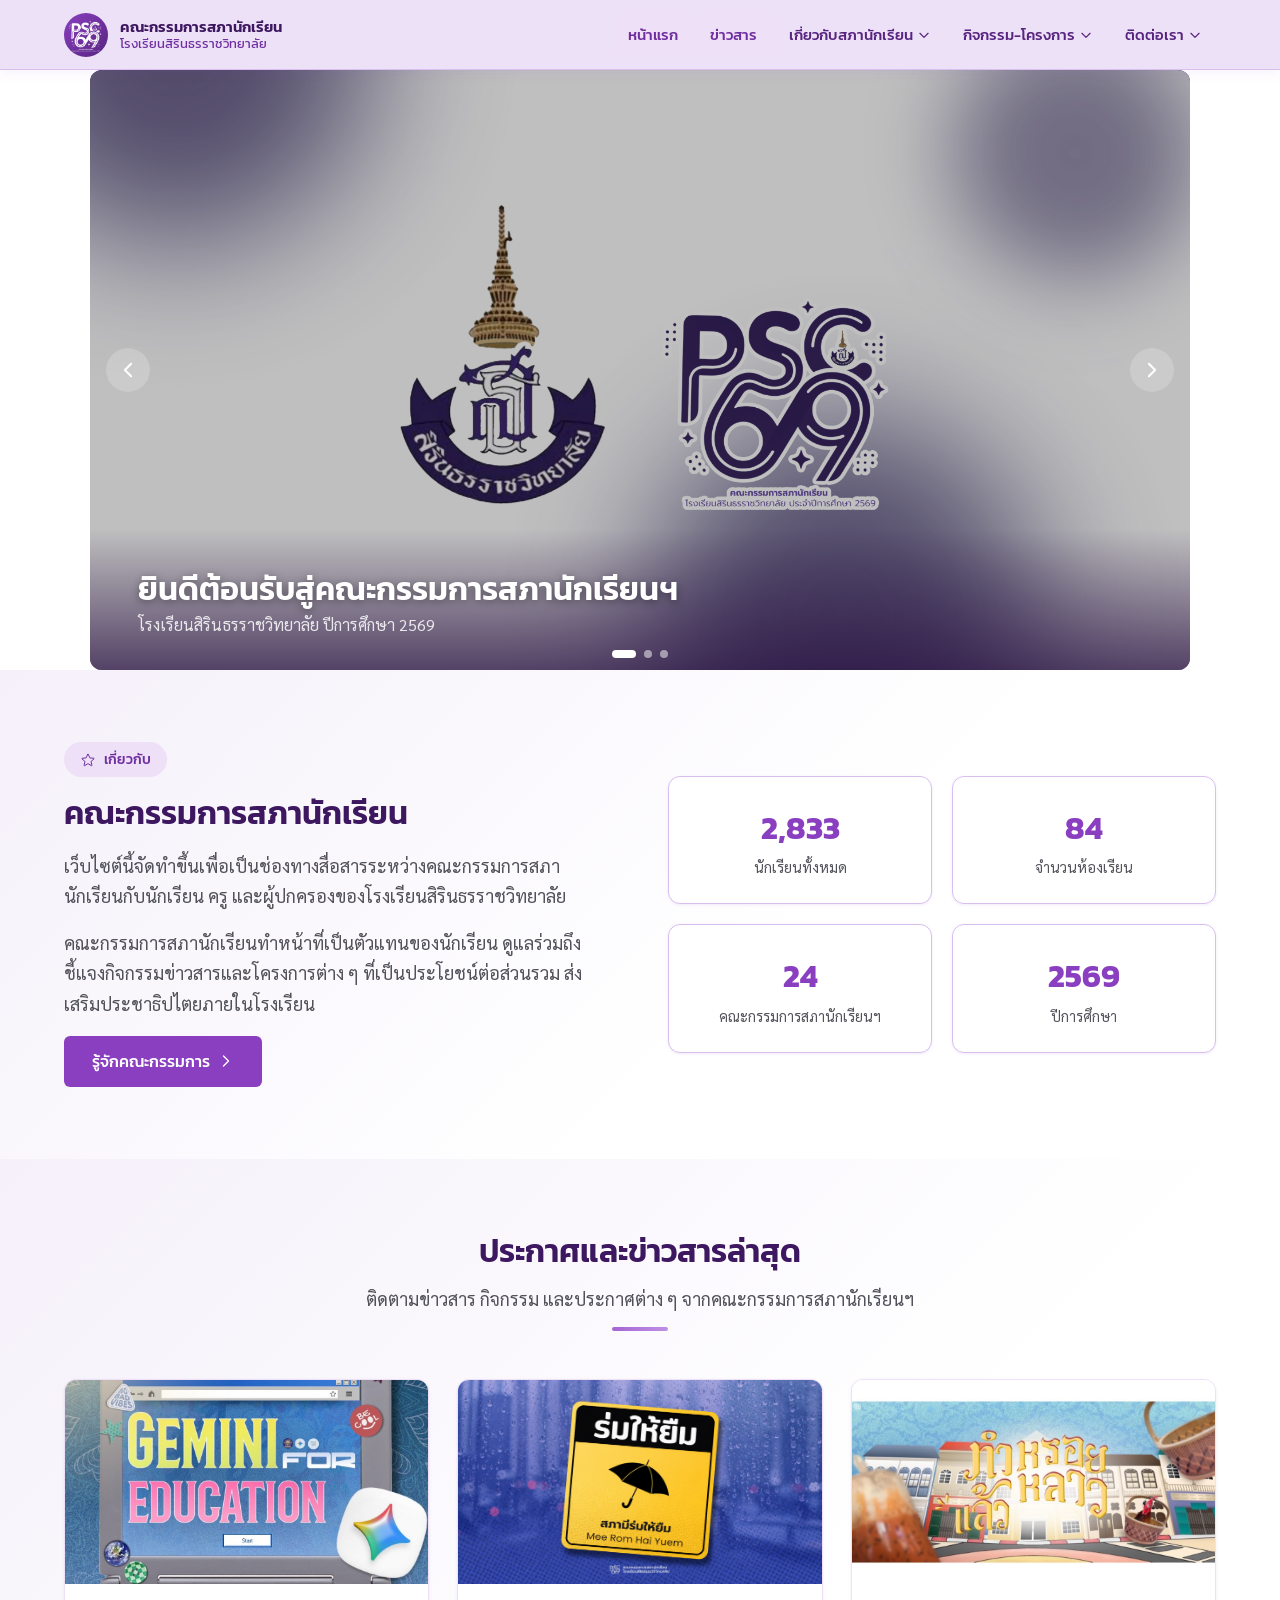
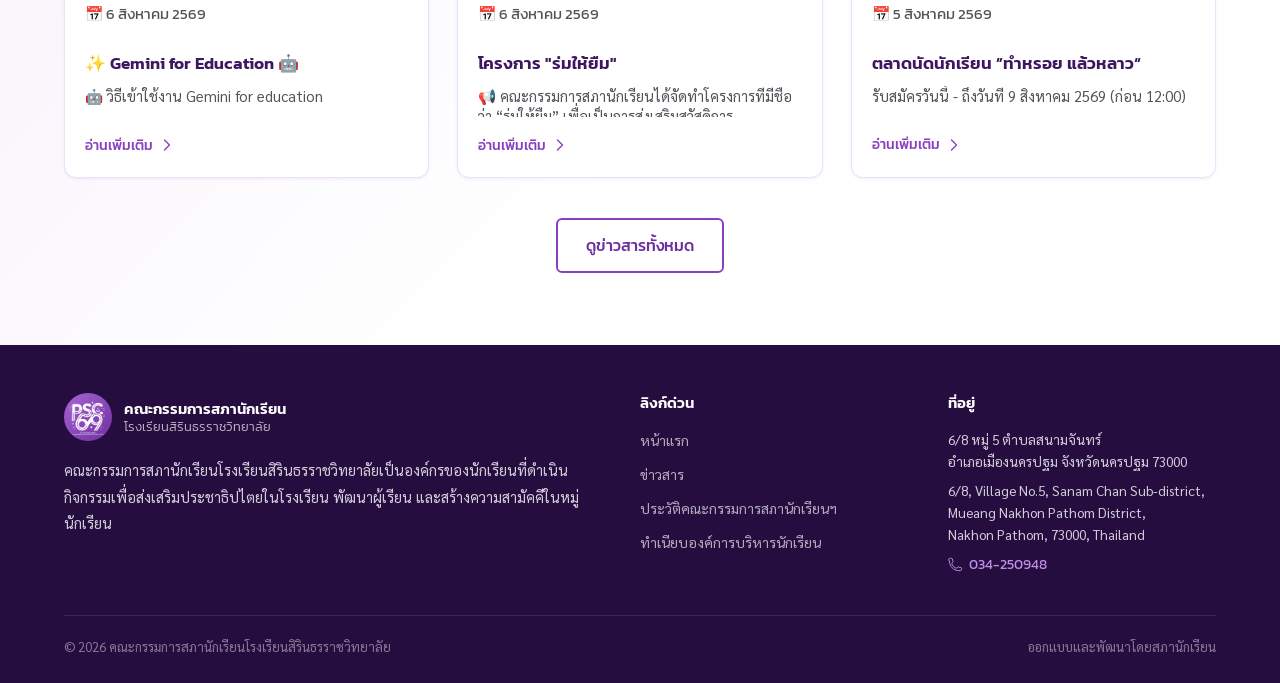
==== index.html @ d9c80523 "first commit" ====
<!DOCTYPE html>
<html lang="th">
<head>
  <meta charset="UTF-8">
  <meta name="viewport" content="width=device-width, initial-scale=1.0">
  <title>หน้าแรก | คณะกรรมการสภานักเรียนโรงเรียนสิรินธรราชวิทยาลัย</title>
  <meta name="description" content="เว็บไซต์คณะกรรมการสภานักเรียนโรงเรียนสิรินธรราชวิทยาลัย">
  <link rel="preconnect" href="https://fonts.googleapis.com">
  <link rel="preconnect" href="https://fonts.gstatic.com" crossorigin>
  <link href="https://fonts.googleapis.com/css2?family=Kanit:wght@300;400;500;600;700&display=swap" rel="stylesheet">
  <link href="https://fonts.googleapis.com/css2?family=Sarabun:wght@300;400;500;600&display=swap" rel="stylesheet">
  <link rel="stylesheet" href="assets/css/style.css">
  <style>
    body { font-family: 'Sarabun', 'TH Sarabun New', sans-serif; }
    :root { --font-body: 'Sarabun', 'TH Sarabun New', sans-serif; }
  </style>
</head>
<body>

  <!-- Navbar & Mobile Menu injected by components.js -->

  <!-- ============ HERO SLIDER ============ -->
  <section class="hero-slider" aria-label="ภาพสไลด์หน้าแรก">
    <!-- Slide 1 -->
    <div class="slide active">
      <img
        src="assets/images/hero/1.png"
        alt="กิจกรรมสภานักเรียน"
        onerror="this.parentElement.style.background='linear-gradient(135deg,#572480,#a664d4)';this.style.display='none'"
      >
      <div class="slide-caption">
        <h2>ยินดีต้อนรับสู่คณะกรรมการสภานักเรียนฯ</h2>
        <p>โรงเรียนสิรินธรราชวิทยาลัย ปีการศึกษา 2569</p>
      </div>
    </div>
    <!-- Slide 2 -->
    <div class="slide">
      <img
        src="assets/images/hero/2.png"
        alt="กิจกรรมส่งเสริมประชาธิปไตย"
        onerror="this.parentElement.style.background='linear-gradient(135deg,#3d1860,#8a3fc0)';this.style.display='none'"
      >
      <div class="slide-caption">
        
      </div>
    </div>
    <!-- Slide 3 -->
    <div class="slide">
      <img
        src="assets/images/hero/3.png"
        alt="โครงการพัฒนาผู้เรียน"
        onerror="this.parentElement.style.background='linear-gradient(135deg,#260d40,#6f2fa0)';this.style.display='none'"
      >
      <div class="slide-caption">
        <h2>เสด็จสู่แดนสรวง</h2>
        <p>ไทยทั้งปวงน้อมสำนึกในพระกรุณาธิคุณตราบนิรันตร์</p>
      </div>
    </div>

    <!-- Controls -->
    <button class="slider-btn prev" aria-label="สไลด์ก่อนหน้า">
      <svg xmlns="http://www.w3.org/2000/svg" fill="none" viewBox="0 0 24 24" stroke-width="2.5" stroke="currentColor"><path stroke-linecap="round" stroke-linejoin="round" d="M15.75 19.5 8.25 12l7.5-7.5"/></svg>
    </button>
    <button class="slider-btn next" aria-label="สไลด์ถัดไป">
      <svg xmlns="http://www.w3.org/2000/svg" fill="none" viewBox="0 0 24 24" stroke-width="2.5" stroke="currentColor"><path stroke-linecap="round" stroke-linejoin="round" d="m8.25 4.5 7.5 7.5-7.5 7.5"/></svg>
    </button>
    <div class="slider-indicators">
      <button class="indicator active" aria-label="สไลด์ 1"></button>
      <button class="indicator" aria-label="สไลด์ 2"></button>
      <button class="indicator" aria-label="สไลด์ 3"></button>
    </div>
  </section>

  <!-- ============ INTRO ============ -->
  <section class="intro-section section">
    <div class="container">
      <div class="intro-grid">
        <div class="intro-text fade-in">
          <div class="intro-badge">
            <svg xmlns="http://www.w3.org/2000/svg" fill="none" viewBox="0 0 24 24" stroke-width="1.5" stroke="currentColor" style="width:16px;height:16px"><path stroke-linecap="round" stroke-linejoin="round" d="M11.48 3.499a.562.562 0 0 1 1.04 0l2.125 5.111a.563.563 0 0 0 .475.345l5.518.442c.499.04.701.663.321.988l-4.204 3.602a.563.563 0 0 0-.182.557l1.285 5.385a.562.562 0 0 1-.84.61l-4.725-2.885a.562.562 0 0 0-.586 0L6.982 20.54a.562.562 0 0 1-.84-.61l1.285-5.386a.562.562 0 0 0-.182-.557l-4.204-3.602a.562.562 0 0 1 .321-.988l5.518-.442a.563.563 0 0 0 .475-.345L11.48 3.5Z"/></svg>
            เกี่ยวกับ
          </div>
          <h2>คณะกรรมการสภานักเรียน</h2>
          <p>เว็บไซต์นี้จัดทำขึ้นเพื่อเป็นช่องทางสื่อสารระหว่างคณะกรรมการสภานักเรียนกับนักเรียน ครู และผู้ปกครองของโรงเรียนสิรินธรราชวิทยาลัย</p>
          <p>คณะกรรมการสภานักเรียนทำหน้าที่เป็นตัวแทนของนักเรียน ดูแลร่วมถึงชี้แจงกิจกรรมข่าวสารและโครงการต่าง ๆ ที่เป็นประโยชน์ต่อส่วนรวม ส่งเสริมประชาธิปไตยภายในโรงเรียน</p>
          <a href="about/committee.html" class="btn btn-primary">
            รู้จักคณะกรรมการ
            <svg xmlns="http://www.w3.org/2000/svg" fill="none" viewBox="0 0 24 24" stroke-width="2" stroke="currentColor" style="width:16px;height:16px"><path stroke-linecap="round" stroke-linejoin="round" d="m8.25 4.5 7.5 7.5-7.5 7.5"/></svg>
          </a>
        </div>
        <div class="intro-stats fade-in" style="transition-delay:.15s">
          <div class="stat-card">
            <div class="stat-num">2,833</div>
            <p class="stat-label">นักเรียนทั้งหมด</p>
          </div>
          <div class="stat-card">
            <div class="stat-num">84</div>
            <p class="stat-label">จำนวนห้องเรียน</p>
          </div>
          <div class="stat-card">
            <div class="stat-num">24</div>
            <p class="stat-label">คณะกรรมการสภานักเรียนฯ</p>
          </div>
          <div class="stat-card">
            <div class="stat-num">2569</div>
            <p class="stat-label">ปีการศึกษา</p>
          </div>
        </div>
      </div>
    </div>
  </section>

  <!-- ============ LATEST NEWS ============ -->
  <section class="announcements-section section">
    <div class="container">
      <div class="section-header fade-in">
        <h2>ประกาศและข่าวสารล่าสุด</h2>
        <p>ติดตามข่าวสาร กิจกรรม และประกาศต่าง ๆ จากคณะกรรมการสภานักเรียนฯ</p>
        <div class="section-divider"></div>
      </div>

      <div class="news-grid">
        <!-- 📝 วิธีเพิ่มข่าวใหม่ (ต้องเพิ่มทั้ง 2 ที่):
             1. สร้างไฟล์ใหม่ในโฟลเดอร์ announcements/ โดย copy จาก announcement-template.html
             2. แก้ไขข้อมูลในไฟล์ใหม่ (ชื่อไฟล์, หัวข้อ, วันที่, เนื้อหา, รูปภาพ)
             3. เพิ่ม card ในไฟล์นี้ (หน้าแรก) - copy template ด้านล่าง
             4. เพิ่ม card ใน announcements/index.html (หน้าข่าวรวม) - copy template จากนั่น
             5. อัปโหลดรูปภาพไปที่ assets/images/announcements/
        -->
        
        <!-- 📋 TEMPLATE: Copy ส่วนนี้เพื่อเพิ่มข่าวใหม่ -->
        <!--
        <article class="news-card fade-in" style="transition-delay:.05s">
          <div class="news-card-img">
            <img src="assets/images/announcements/[ชื่อไฟล์รูป].jpg" alt="[หัวข้อข่าว]"
              onerror="this.parentElement.classList.add('placeholder');this.style.display='none';this.parentElement.innerHTML+='<svg xmlns=&quot;http://www.w3.org/2000/svg&quot; fill=&quot;none&quot; viewBox=&quot;0 0 24 24&quot; stroke-width=&quot;1.5&quot; stroke=&quot;currentColor&quot;><path stroke-linecap=&quot;round&quot; stroke-linejoin=&quot;round&quot; d=&quot;m2.25 15.75 5.159-5.159a2.25 2.25 0 0 1 3.182 0l5.159 5.159m-1.5-1.5 1.409-1.409a2.25 2.25 0 0 1 3.182 0l2.909 2.909m-18 3.75h16.5a1.5 1.5 0 0 0 1.5-1.5V6a1.5 1.5 0 0 0-1.5-1.5H3.75A1.5 1.5 0 0 0 2.25 6v12a1.5 1.5 0 0 0 1.5 1.5Zm10.5-11.25h.008v.008h-.008V8.25Zm.375 0a.375.375 0 1 1-.75 0 .375.375 0 0 1 .75 0Z&quot;/></svg>'">
          </div>
          <div class="news-card-body">
            <p class="news-date">📅 [วันที่]</p>
            <h3>[หัวข้อข่าว]</h3>
            <p>[คำอธิบายสั้นๆ]...</p>
            <a href="announcements/[ชื่อไฟล์ HTML].html" class="read-more">
              อ่านเพิ่มเติม
              <svg xmlns="http://www.w3.org/2000/svg" fill="none" viewBox="0 0 24 24" stroke-width="2" stroke="currentColor"><path stroke-linecap="round" stroke-linejoin="round" d="m8.25 4.5 7.5 7.5-7.5 7.5"/></svg>
            </a>
          </div>
        </article>
        -->
        
        <!-- เพิ่มข่าวใหม่ด้านล่างบรรทัดนี้ -->

      <article class="news-card fade-in" style="transition-delay:.05s">
         <div class="news-card-img">
           <img src="assets/images/announcements/gemini.jpg" alt="[หัวข้อข่าว]"
             onerror="this.parentElement.classList.add('placeholder');this.style.display='none';this.parentElement.innerHTML+='<svg xmlns=&quot;http://www.w3.org/2000/svg&quot; fill=&quot;none&quot; viewBox=&quot;0 0 24 24&quot; stroke-width=&quot;1.5&quot; stroke=&quot;currentColor&quot;><path stroke-linecap=&quot;round&quot; stroke-linejoin=&quot;round&quot; d=&quot;m2.25 15.75 5.159-5.159a2.25 2.25 0 0 1 3.182 0l5.159 5.159m-1.5-1.5 1.409-1.409a2.25 2.25 0 0 1 3.182 0l2.909 2.909m-18 3.75h16.5a1.5 1.5 0 0 0 1.5-1.5V6a1.5 1.5 0 0 0-1.5-1.5H3.75A1.5 1.5 0 0 0 2.25 6v12a1.5 1.5 0 0 0 1.5 1.5Zm10.5-11.25h.008v.008h-.008V8.25Zm.375 0a.375.375 0 1 1-.75 0 .375.375 0 0 1 .75 0Z&quot;/></svg>'">
         </div>
         <div class="news-card-body">
           <p class="news-date">📅 6 สิงหาคม 2569</p>
           <h3>✨ Gemini for Education 🤖</h3>
           <p>🤖 วิธีเข้าใช้งาน Gemini for education</p>
           <a href="announcements/announcement-4.html" class="read-more">
             อ่านเพิ่มเติม
             <svg xmlns="http://www.w3.org/2000/svg" fill="none" viewBox="0 0 24 24" stroke-width="2" stroke="currentColor"><path stroke-linecap="round" stroke-linejoin="round" d="m8.25 4.5 7.5 7.5-7.5 7.5"/></svg>
           </a>
         </div>
       </article>
       

          <article class="news-card fade-in" style="transition-delay:.05s">
         <div class="news-card-img">
           <img src="assets/images/announcements/rom1.png" alt="[หัวข้อข่าว]"
             onerror="this.parentElement.classList.add('placeholder');this.style.display='none';this.parentElement.innerHTML+='<svg xmlns=&quot;http://www.w3.org/2000/svg&quot; fill=&quot;none&quot; viewBox=&quot;0 0 24 24&quot; stroke-width=&quot;1.5&quot; stroke=&quot;currentColor&quot;><path stroke-linecap=&quot;round&quot; stroke-linejoin=&quot;round&quot; d=&quot;m2.25 15.75 5.159-5.159a2.25 2.25 0 0 1 3.182 0l5.159 5.159m-1.5-1.5 1.409-1.409a2.25 2.25 0 0 1 3.182 0l2.909 2.909m-18 3.75h16.5a1.5 1.5 0 0 0 1.5-1.5V6a1.5 1.5 0 0 0-1.5-1.5H3.75A1.5 1.5 0 0 0 2.25 6v12a1.5 1.5 0 0 0 1.5 1.5Zm10.5-11.25h.008v.008h-.008V8.25Zm.375 0a.375.375 0 1 1-.75 0 .375.375 0 0 1 .75 0Z&quot;/></svg>'">
         </div>
         <div class="news-card-body">
           <p class="news-date">📅 6 สิงหาคม 2569</p>
           <h3>โครงการ "ร่มให้ยืม"</h3>
           <p>📢 คณะกรรมการสภานักเรียนได้จัดทำโครงการที่มีชื่อว่า “ร่มให้ยืม” เพื่อเป็นการส่งเสริมสวัสดิการ</p>
           <a href="announcements/announcement-3.html" class="read-more">
             อ่านเพิ่มเติม
             <svg xmlns="http://www.w3.org/2000/svg" fill="none" viewBox="0 0 24 24" stroke-width="2" stroke="currentColor"><path stroke-linecap="round" stroke-linejoin="round" d="m8.25 4.5 7.5 7.5-7.5 7.5"/></svg>
           </a>
         </div>
       </article>

          <article class="news-card fade-in" style="transition-delay:.05s">
         <div class="news-card-img">
           <img src="assets/images/announcements/south.jpg" alt="[หัวข้อข่าว]"
             onerror="this.parentElement.classList.add('placeholder');this.style.display='none';this.parentElement.innerHTML+='<svg xmlns=&quot;http://www.w3.org/2000/svg&quot; fill=&quot;none&quot; viewBox=&quot;0 0 24 24&quot; stroke-width=&quot;1.5&quot; stroke=&quot;currentColor&quot;><path stroke-linecap=&quot;round&quot; stroke-linejoin=&quot;round&quot; d=&quot;m2.25 15.75 5.159-5.159a2.25 2.25 0 0 1 3.182 0l5.159 5.159m-1.5-1.5 1.409-1.409a2.25 2.25 0 0 1 3.182 0l2.909 2.909m-18 3.75h16.5a1.5 1.5 0 0 0 1.5-1.5V6a1.5 1.5 0 0 0-1.5-1.5H3.75A1.5 1.5 0 0 0 2.25 6v12a1.5 1.5 0 0 0 1.5 1.5Zm10.5-11.25h.008v.008h-.008V8.25Zm.375 0a.375.375 0 1 1-.75 0 .375.375 0 0 1 .75 0Z&quot;/></svg>'">
         </div>
         <div class="news-card-body">
           <p class="news-date">📅 5 สิงหาคม 2569</p>
           <h3>ตลาดนัดนักเรียน ”ทำหรอย แล้วหลาว“</h3>
           <p>รับสมัครวันนี้ - ถึงวันที่ 9 สิงหาคม 2569 (ก่อน 12:00)</p>
           <a href="announcements/announcement-5.html" class="read-more">
             อ่านเพิ่มเติม
             <svg xmlns="http://www.w3.org/2000/svg" fill="none" viewBox="0 0 24 24" stroke-width="2" stroke="currentColor"><path stroke-linecap="round" stroke-linejoin="round" d="m8.25 4.5 7.5 7.5-7.5 7.5"/></svg>
           </a>
         </div>
       </article>
       


      
        
      </div>

      <div class="section-footer fade-in">
        <a href="announcements/index.html" class="btn btn-outline">ดูข่าวสารทั้งหมด</a>
      </div>
    </div>
  </section>

  <!-- Scripts -->
  <script src="assets/js/components.js"></script>
  <script src="assets/js/main.js"></script>
</body>
</html>
---- assets/css/style.css ----
/* =============================================
   สภานักเรียน โรงเรียนสิรินธรราชวิทยาลัย
   Main Stylesheet
   ============================================= */

@import url('https://fonts.googleapis.com/css2?family=Kanit:wght@300;400;500;600;700&display=swap');

/* ---- CSS Variables ---- */
:root {
  --purple-50:  #f5f0fa;
  --purple-100: #ede0f7;
  --purple-200: #d9bff0;
  --purple-300: #bf90e4;
  --purple-400: #a664d4;
  --purple-500: #8a3fc0;
  --purple-600: #6f2fa0;
  --purple-700: #572480;
  --purple-800: #3d1860;
  --purple-900: #260d40;

  --white:      #ffffff;
  --gray-50:    #fafafa;
  --gray-100:   #f4f4f5;
  --gray-200:   #e4e4e7;
  --gray-400:   #a1a1aa;
  --gray-600:   #52525b;
  --gray-800:   #27272a;

  --font-heading: 'Kanit', 'TH Sarabun New', sans-serif;
  --font-body:    'TH Sarabun New', 'Kanit', sans-serif;

  --shadow-sm:  0 1px 3px rgba(138,63,192,.10);
  --shadow-md:  0 4px 16px rgba(138,63,192,.13);
  --shadow-lg:  0 8px 32px rgba(138,63,192,.18);

  --radius-sm:  6px;
  --radius-md:  12px;
  --radius-lg:  20px;

  --nav-height: 70px;
  --transition: 0.3s cubic-bezier(.4,0,.2,1);
}

/* ---- Reset & Base ---- */
*, *::before, *::after { box-sizing: border-box; margin: 0; padding: 0; }

html { scroll-behavior: smooth; font-size: 16px; }

body {
  font-family: var(--font-body);
  font-size: 18px;
  line-height: 1.7;
  color: var(--gray-800);
  background: var(--white);
  overflow-x: hidden;
}

img { max-width: 100%; display: block; }
a  { text-decoration: none; color: inherit; }
ul { list-style: none; }
button { cursor: pointer; border: none; background: none; font-family: inherit; }

/* ---- Typography ---- */
h1, h2, h3, h4, h5, h6 {
  font-family: var(--font-heading);
  font-weight: 600;
  line-height: 1.3;
  color: var(--purple-800);
}
h1 { font-size: clamp(1.8rem, 4vw, 2.8rem); }
h2 { font-size: clamp(1.4rem, 3vw, 2rem); }
h3 { font-size: clamp(1.1rem, 2vw, 1.4rem); }

p { margin-bottom: 1rem; }

/* ---- Utility Classes ---- */
.container {
  max-width: 1200px;
  margin: 0 auto;
  padding: 0 24px;
}
.section { padding: 72px 0; }
.section-sm { padding: 48px 0; }

.btn {
  display: inline-flex;
  align-items: center;
  gap: 8px;
  padding: 12px 28px;
  border-radius: var(--radius-sm);
  font-family: var(--font-heading);
  font-size: 1rem;
  font-weight: 500;
  transition: var(--transition);
}
.btn-primary {
  background: var(--purple-500);
  color: var(--white);
}
.btn-primary:hover {
  background: var(--purple-600);
  transform: translateY(-2px);
  box-shadow: var(--shadow-md);
}
.btn-outline {
  border: 2px solid var(--purple-500);
  color: var(--purple-600);
}
.btn-outline:hover {
  background: var(--purple-500);
  color: var(--white);
  transform: translateY(-2px);
}

.section-header {
  text-align: center;
  margin-bottom: 48px;
}
.section-header h2 { margin-bottom: 12px; }
.section-header p  { color: var(--gray-600); max-width: 600px; margin: 0 auto; }
.section-divider {
  width: 56px; height: 4px;
  background: linear-gradient(90deg, var(--purple-400), var(--purple-300));
  border-radius: 2px;
  margin: 12px auto 0;
}

/* ---- Fade-in Animation ---- */
.fade-in {
  opacity: 0;
  transform: translateY(24px);
  transition: opacity .6s ease, transform .6s ease;
}
.fade-in.visible {
  opacity: 1;
  transform: translateY(0);
}

/* ============================================
   NAVBAR
   ============================================ */
.navbar {
  position: sticky;
  top: 0;
  z-index: 1000;
  height: var(--nav-height);
  background: rgba(237,224,247,.95);
  backdrop-filter: blur(12px);
  border-bottom: 1px solid var(--purple-200);
  box-shadow: 0 2px 12px rgba(138,63,192,.08);
}
.navbar-inner {
  display: flex;
  align-items: center;
  justify-content: space-between;
  height: 100%;
}

/* Brand */
.navbar-brand {
  display: flex;
  align-items: center;
  gap: 12px;
  flex-shrink: 0;
}
.navbar-logo {
  width: 44px; height: 44px;
  background: linear-gradient(135deg, var(--purple-500), var(--purple-700));
  border-radius: 50%;
  display: flex; align-items: center; justify-content: center;
  color: #fff;
  font-family: var(--font-heading);
  font-weight: 700;
  font-size: 1.2rem;
  flex-shrink: 0;
}
.navbar-name {
  font-family: var(--font-heading);
  font-size: .95rem;
  font-weight: 600;
  color: var(--purple-800);
  line-height: 1.2;
  max-width: 280px;
}
.navbar-name span { display: block; font-weight: 400; font-size: .82rem; color: var(--purple-600); }

/* Nav Links */
.navbar-menu {
  display: flex;
  align-items: center;
  gap: 4px;
}
.nav-item { position: relative; }
.nav-link {
  display: flex;
  align-items: center;
  gap: 4px;
  padding: 8px 14px;
  border-radius: var(--radius-sm);
  font-family: var(--font-heading);
  font-size: .95rem;
  font-weight: 500;
  color: var(--purple-700);
  transition: var(--transition);
  white-space: nowrap;
}
.nav-link:hover, .nav-link.active {
  background: var(--purple-100);
  color: var(--purple-600);
}
.nav-link svg { width: 14px; height: 14px; transition: transform var(--transition); }
.nav-item:hover .nav-link svg { transform: rotate(180deg); }

/* Dropdown */
.dropdown-menu {
  position: absolute;
  top: calc(100% + 8px);
  right: 0;
  min-width: 200px;
  background: var(--white);
  border: 1px solid var(--purple-200);
  border-radius: var(--radius-md);
  box-shadow: var(--shadow-lg);
  padding: 8px;
  opacity: 0;
  pointer-events: none;
  transform: translateY(-8px);
  transition: var(--transition);
  z-index: 100;
}
.nav-item:hover .dropdown-menu {
  opacity: 1;
  pointer-events: auto;
  transform: translateY(0);
}
.dropdown-item {
  display: flex;
  align-items: center;
  gap: 10px;
  padding: 10px 14px;
  border-radius: var(--radius-sm);
  font-family: var(--font-heading);
  font-size: .9rem;
  color: var(--gray-700, var(--gray-800));
  transition: var(--transition);
}
.dropdown-item:hover {
  background: var(--purple-50);
  color: var(--purple-600);
}
.dropdown-item svg { width: 18px; height: 18px; color: var(--purple-400); flex-shrink: 0; }

/* Hamburger */
.hamburger {
  display: none;
  flex-direction: column;
  gap: 5px;
  padding: 8px;
  border-radius: var(--radius-sm);
  transition: var(--transition);
}
.hamburger:hover { background: var(--purple-100); }
.hamburger span {
  display: block;
  width: 24px; height: 2px;
  background: var(--purple-700);
  border-radius: 2px;
  transition: var(--transition);
  transform-origin: center;
}
.hamburger.open span:nth-child(1) { transform: rotate(45deg) translate(5px,5px); }
.hamburger.open span:nth-child(2) { opacity: 0; transform: scaleX(0); }
.hamburger.open span:nth-child(3) { transform: rotate(-45deg) translate(5px,-5px); }

/* Mobile overlay */
.mobile-overlay {
  display: none;
  position: fixed; inset: 0;
  background: rgba(38,13,64,.45);
  z-index: 998;
  opacity: 0;
  pointer-events: none;
  transition: opacity var(--transition);
}
.mobile-overlay.active {
  opacity: 1;
  pointer-events: auto;
}

/* Mobile sidebar */
.mobile-menu {
  position: fixed;
  top: 0; right: 0;
  width: min(320px, 85vw);
  height: 100dvh;
  background: var(--white);
  z-index: 999;
  padding: 80px 24px 32px;
  overflow-y: auto;
  transform: translateX(100%);
  transition: transform var(--transition);
  border-left: 2px solid var(--purple-200);
}
.mobile-menu.open { transform: translateX(0); }
.mobile-menu .m-nav-item { border-bottom: 1px solid var(--purple-100); }
.mobile-menu .m-nav-link {
  display: flex; align-items: center; justify-content: space-between;
  padding: 14px 4px;
  font-family: var(--font-heading);
  font-size: 1rem; font-weight: 500;
  color: var(--purple-800);
}
.mobile-menu .m-sub-menu { padding: 0 0 8px 16px; display: none; }
.mobile-menu .m-sub-menu.open { display: block; }
.mobile-menu .m-sub-link {
  display: flex; align-items: center; gap: 8px;
  padding: 10px 4px;
  font-family: var(--font-heading);
  font-size: .95rem;
  color: var(--purple-600);
}
.mobile-menu .m-sub-link:hover { color: var(--purple-500); }
.mobile-menu .m-sub-link svg { width: 16px; height: 16px; }

/* ============================================
   HERO SLIDER
   ============================================ */
.hero-slider {
  position: relative;
  width: 100%;
  max-width: 1100px;
  height: 100%;
  object-fit: cover;
  aspect-ratio: 16/9;
  max-height: 600px;
  overflow: hidden;
  background: var(--purple-900);
  margin: 0 auto;
  border-radius: var(--radius-md);
}
.slide {
  position: absolute; inset: 0;
  opacity: 0;
  transition: opacity .8s ease;
}
.slide.active { opacity: 1; }
.slide img {
  width: 100%; height: 100%;
  object-fit: cover;
  filter: brightness(.75);
}
.slide-caption {
  position: absolute;
  bottom: 0; left: 0; right: 0;
  padding: 40px 48px 32px;
  background: linear-gradient(transparent, rgba(38,13,64,.7));
  color: var(--white);
}
.slide-caption h2 {
  font-family: var(--font-heading);
  font-size: clamp(1.2rem, 3vw, 2rem);
  font-weight: 600;
  color: var(--white);
  text-shadow: 0 2px 8px rgba(0,0,0,.4);
}
.slide-caption p { font-size: 1rem; opacity: .85; margin: 0; }

/* Controls */
.slider-btn {
  position: absolute; top: 50%; transform: translateY(-50%);
  width: 44px; height: 44px;
  background: rgba(255,255,255,.2);
  border-radius: 50%;
  display: flex; align-items: center; justify-content: center;
  color: #fff;
  transition: var(--transition);
  z-index: 10;
  backdrop-filter: blur(4px);
}
.slider-btn:hover { background: rgba(255,255,255,.35); }
.slider-btn.prev { left: 16px; }
.slider-btn.next { right: 16px; }
.slider-btn svg { width: 20px; height: 20px; }

.slider-indicators {
  position: absolute; bottom: 12px; left: 50%; transform: translateX(-50%);
  display: flex; gap: 8px; z-index: 10;
}
.indicator {
  width: 8px; height: 8px;
  border-radius: 50%;
  background: rgba(255,255,255,.5);
  transition: var(--transition);
}
.indicator.active {
  background: var(--white);
  width: 24px;
  border-radius: 4px;
}

/* ============================================
   INTRO SECTION
   ============================================ */
.intro-section {
  background: linear-gradient(135deg, var(--purple-50) 0%, var(--white) 60%);
}
.intro-grid {
  display: grid;
  grid-template-columns: 1fr 1fr;
  gap: 56px;
  align-items: center;
}
.intro-badge {
  display: inline-flex;
  align-items: center;
  gap: 8px;
  padding: 6px 16px;
  background: var(--purple-100);
  color: var(--purple-600);
  border-radius: 100px;
  font-family: var(--font-heading);
  font-size: .85rem;
  font-weight: 500;
  margin-bottom: 16px;
}
.intro-text h2 { margin-bottom: 16px; }
.intro-text p { color: var(--gray-600); }

.intro-stats {
  display: grid;
  grid-template-columns: 1fr 1fr;
  gap: 20px;
}
.stat-card {
  background: var(--white);
  border: 1px solid var(--purple-200);
  border-radius: var(--radius-md);
  padding: 24px;
  text-align: center;
  transition: var(--transition);
  box-shadow: var(--shadow-sm);
}
.stat-card:hover { box-shadow: var(--shadow-md); transform: translateY(-4px); }
.stat-num {
  font-family: var(--font-heading);
  font-size: 2rem;
  font-weight: 700;
  color: var(--purple-500);
}
.stat-label { font-size: .9rem; color: var(--gray-600); margin: 0; }

/* ============================================
   ANNOUNCEMENT CARDS
   ============================================ */
.announcements-section {
  background: linear-gradient(135deg, var(--purple-50) 0%, var(--white) 60%);
}

.news-grid {
  display: grid;
  grid-template-columns: repeat(3, 1fr);
  gap: 28px;
}
.news-card {
  background: var(--white);
  border-radius: var(--radius-md);
  overflow: hidden;
  box-shadow: var(--shadow-sm);
  border: 1px solid var(--purple-100);
  transition: var(--transition);
  display: flex;
  flex-direction: column;
}
.news-card:hover {
  transform: translateY(-6px);
  box-shadow: var(--shadow-lg);
  border-color: var(--purple-300);
}
.news-card-img {
  aspect-ratio: 16/9;
  overflow: hidden;
  background: var(--purple-100);
  position: relative;
}
.news-card-img img {
  width: 100%; height: 100%;
  object-fit: cover;
  transition: transform .5s ease;
}
.news-card:hover .news-card-img img { transform: scale(1.05); }

/* placeholder when no image */
.news-card-img.placeholder {
  display: flex; align-items: center; justify-content: center;
}
.news-card-img.placeholder svg { width: 48px; height: 48px; color: var(--purple-300); }

.news-card-body { padding: 20px; flex: 1; display: flex; flex-direction: column; }
.news-date {
  font-size: .82rem;
  color: var(--purple-500);
  font-family: var(--font-heading);
  margin-bottom: 8px;
}
.news-card-body h3 {
  font-size: 1.05rem;
  margin-bottom: 10px;
  display: -webkit-box;
  -webkit-line-clamp: 2;
  -webkit-box-orient: vertical;
  overflow: hidden;
  /* Fallback for non-webkit browsers */
  max-height: 3.15em;
  line-height: 1.5;
}
.news-card-body p {
  font-size: .92rem;
  color: var(--gray-600);
  margin-bottom: 16px;
  flex: 1;
  display: -webkit-box;
  -webkit-line-clamp: 3;
  -webkit-box-orient: vertical;
  overflow: hidden;
  /* Fallback for non-webkit browsers */
  max-height: 4.14em;
  line-height: 1.38;
}
.read-more {
  display: inline-flex;
  align-items: center;
  gap: 6px;
  color: var(--purple-500);
  font-family: var(--font-heading);
  font-size: .9rem;
  font-weight: 500;
  transition: var(--transition);
}
.read-more:hover { color: var(--purple-700); gap: 10px; }
.read-more svg { width: 16px; height: 16px; }

.section-footer { text-align: center; margin-top: 40px; }

/* ============================================
   FOOTER
   ============================================ */
.footer {
  background: var(--purple-900);
  color: rgba(255,255,255,.8);
  padding: 48px 0 24px;
}
.footer-grid {
  display: grid;
  grid-template-columns: 2fr 1fr 1fr;
  gap: 40px;
  margin-bottom: 40px;
}
.footer-logo {
  display: flex; align-items: center; gap: 12px;
  margin-bottom: 16px;
}
.footer-logo-icon {
  width: 48px; height: 48px;
  background: linear-gradient(135deg, var(--purple-400), var(--purple-600));
  border-radius: 50%;
  display: flex; align-items: center; justify-content: center;
  color: #fff;
  font-family: var(--font-heading);
  font-weight: 700; font-size: 1.2rem;
}
.footer-logo-text {
  font-family: var(--font-heading);
  font-size: .95rem;
  font-weight: 600;
  color: var(--white);
  line-height: 1.2;
}
.footer-logo-text span { display: block; font-weight: 300; font-size: .8rem; opacity: .7; }
.footer-desc { font-size: .92rem; line-height: 1.8; margin-bottom: 0; }

.footer-col h4 {
  font-family: var(--font-heading);
  font-size: .95rem;
  font-weight: 600;
  color: var(--white);
  margin-bottom: 16px;
}
.footer-links { display: flex; flex-direction: column; gap: 10px; }
.footer-links a {
  font-size: .88rem;
  color: rgba(255,255,255,.65);
  transition: color var(--transition);
}
.footer-links a:hover { color: var(--purple-300); }

.footer-address {
  display: flex; flex-direction: column; gap: 8px;
}
.footer-address p { font-size: .85rem; line-height: 1.6; margin: 0; }
.footer-address .phone {
  display: flex; align-items: center; gap: 6px;
  font-family: var(--font-heading);
  color: var(--purple-300);
}
.footer-address .phone svg { width: 15px; height: 15px; }

.footer-bottom {
  border-top: 1px solid rgba(255,255,255,.1);
  padding-top: 20px;
  display: flex;
  justify-content: space-between;
  align-items: center;
  flex-wrap: wrap;
  gap: 12px;
  font-size: .82rem;
  color: rgba(255,255,255,.45);
}

/* ============================================
   PAGE HERO (inner pages)
   ============================================ */
.page-hero {
  background: linear-gradient(135deg, var(--purple-700) 0%, var(--purple-500) 100%);
  color: var(--white);
  padding: 60px 0 48px;
  text-align: center;
  position: relative;
  overflow: hidden;
}
.page-hero::before {
  content: '';
  position: absolute;
  top: -40%; right: -10%;
  width: 400px; height: 400px;
  background: rgba(255,255,255,.06);
  border-radius: 50%;
}
.page-hero h1 { color: var(--white); margin-bottom: 12px; }
.page-hero p { color: rgba(255,255,255,.8); max-width: 580px; margin: 0 auto; }
.breadcrumb {
  display: flex; align-items: center; gap: 8px; justify-content: center;
  margin-bottom: 16px;
  font-size: .85rem;
  color: rgba(255,255,255,.65);
}
.breadcrumb a { color: rgba(255,255,255,.65); transition: color var(--transition); }
.breadcrumb a:hover { color: #fff; }
.breadcrumb svg { width: 12px; height: 12px; }

/* ============================================
   COMMITTEE PAGE
   ============================================ */
.department-section { padding: 56px 0; }
.department-section + .department-section { border-top: 1px solid var(--purple-100); }
.department-header {
  display: flex; align-items: center; gap: 12px;
  margin-bottom: 32px;
}
.dept-icon {
  width: 40px; height: 40px;
  background: var(--purple-100);
  border-radius: var(--radius-sm);
  display: flex; align-items: center; justify-content: center;
  flex-shrink: 0;
}
.dept-icon svg { width: 20px; height: 20px; color: var(--purple-500); }
.department-header h3 { color: var(--purple-700); margin: 0; }

.members-grid {
  display: grid;
  grid-template-columns: repeat(auto-fill, minmax(180px, 1fr));
  gap: 24px;
}
.member-card {
  text-align: center;
  transition: var(--transition);
}
.member-card:hover { transform: translateY(-6px); }
.member-photo {
  width: 100%;
  aspect-ratio: 1;
  border-radius: var(--radius-md);
  overflow: hidden;
  background: var(--purple-100);
  margin-bottom: 12px;
  border: 2px solid var(--purple-200);
  transition: var(--transition);
  display: flex; align-items: center; justify-content: center;
}
.member-card:hover .member-photo {
  border-color: var(--purple-400);
  box-shadow: var(--shadow-md);
}
.member-photo img { width: 100%; height: 100%; object-fit: cover; }
.member-photo svg { width: 56px; height: 56px; color: var(--purple-300); }
.member-name {
  font-family: var(--font-heading);
  font-size: .95rem;
  font-weight: 600;
  color: var(--purple-800);
  margin-bottom: 4px;
}
.member-role {
  font-size: .85rem;
  color: var(--purple-500);
}

/* President card - larger */
.member-card.president .member-photo {
  border-color: var(--purple-400);
  box-shadow: 0 0 0 3px rgba(138,63,192,.15);
}
.member-card.president .member-name { font-size: 1.05rem; }

/* Advisor section */
.advisor-grid {
  display: grid;
  grid-template-columns: repeat(auto-fill, minmax(200px, 1fr));
  gap: 24px;
}

.constitution-banner {
  background: linear-gradient(135deg, var(--purple-50), var(--purple-100));
  border: 1px solid var(--purple-200);
  border-radius: var(--radius-lg);
  padding: 32px 40px;
  display: flex;
  align-items: center;
  justify-content: space-between;
  gap: 24px;
  margin-top: 56px;
}
.constitution-info h3 { margin-bottom: 8px; }
.constitution-info p { color: var(--gray-600); margin: 0; }
.constitution-banner svg.big-icon { width: 56px; height: 56px; color: var(--purple-400); flex-shrink: 0; }

/* ============================================
   ANNOUNCEMENTS LIST PAGE
   ============================================ */
.announcements-grid {
  display: grid;
  grid-template-columns: repeat(3, 1fr);
  gap: 28px;
}
/* inherits .news-card styles */

/* ============================================
   ANNOUNCEMENT DETAIL PAGE
   ============================================ */
.article-layout {
  display: grid;
  grid-template-columns: 1fr 320px;
  gap: 48px;
  align-items: start;
}
.article-hero-img {
  width: 100%;
  aspect-ratio: 16/9;
  object-fit: cover;
  border-radius: var(--radius-md);
  margin-bottom: 32px;
}
.article-meta {
  display: flex; align-items: center; gap: 16px;
  margin-bottom: 24px;
  flex-wrap: wrap;
}
.article-meta .tag {
  padding: 4px 12px;
  background: var(--purple-100);
  color: var(--purple-600);
  border-radius: 100px;
  font-family: var(--font-heading);
  font-size: .82rem;
}
.article-meta .date { font-size: .9rem; color: var(--gray-400); }
.article-content h2, .article-content h3 { margin: 28px 0 12px; }
.article-content p { color: var(--gray-600); }
.article-content img { border-radius: var(--radius-sm); margin: 24px 0; }

.article-sidebar {
  position: sticky; top: calc(var(--nav-height) + 24px);
}
.sidebar-card {
  background: var(--gray-50);
  border: 1px solid var(--purple-100);
  border-radius: var(--radius-md);
  padding: 24px;
  margin-bottom: 24px;
}
.sidebar-card h4 {
  margin-bottom: 16px;
  font-size: 1rem;
  color: var(--purple-700);
}
.recent-news-list { display: flex; flex-direction: column; gap: 14px; }
.recent-news-item { display: flex; gap: 12px; align-items: start; }
.recent-news-item .thumb {
  width: 64px; height: 48px;
  border-radius: 6px;
  overflow: hidden; flex-shrink: 0;
  background: var(--purple-100);
}
.recent-news-item .thumb img { width: 100%; height: 100%; object-fit: cover; }
.recent-news-item a { font-size: .88rem; color: var(--gray-800); line-height: 1.4; transition: color var(--transition); }
.recent-news-item a:hover { color: var(--purple-600); }
.recent-news-item .small-date { font-size: .78rem; color: var(--gray-400); }

/* ============================================
   HISTORY PAGE
   ============================================ */
.history-content { max-width: 800px; margin: 0 auto; }
.history-content h3 { margin: 36px 0 12px; }
.history-content p { color: var(--gray-600); }

.timeline { padding: 16px 0; }
.timeline-item {
  display: flex;
  gap: 24px;
  padding-bottom: 32px;
  position: relative;
}
.timeline-item::before {
  content: '';
  position: absolute;
  left: 31px; top: 32px;
  width: 2px; bottom: 0;
  background: var(--purple-200);
}
.timeline-item:last-child::before { display: none; }
.timeline-dot {
  width: 20px; height: 20px;
  border-radius: 50%;
  background: var(--purple-400);
  border: 3px solid var(--white);
  box-shadow: 0 0 0 2px var(--purple-300);
  flex-shrink: 0;
  margin-top: 4px;
  position: relative; z-index: 1;
}
.timeline-year {
  min-width: 60px;
  font-family: var(--font-heading);
  font-weight: 700;
  font-size: 1rem;
  color: var(--purple-600);
  padding-top: 2px;
}
.timeline-body h4 { margin-bottom: 6px; }
.timeline-body p { font-size: .92rem; color: var(--gray-600); margin: 0; }

/* ============================================
   ACTIVITIES
   ============================================ */
.activities-grid {
  display: grid;
  grid-template-columns: repeat(3,1fr);
  gap: 28px;
}
.activity-card {
  background: var(--white);
  border: 1px solid var(--purple-100);
  border-radius: var(--radius-md);
  overflow: hidden;
  box-shadow: var(--shadow-sm);
  transition: var(--transition);
}
.activity-card:hover { transform: translateY(-6px); box-shadow: var(--shadow-lg); }
.activity-card-img {
  aspect-ratio: 16/9;
  background: var(--purple-100);
  display: flex; align-items: center; justify-content: center;
}
.activity-card-img svg { width: 48px; height: 48px; color: var(--purple-300); }
.activity-card-body { padding: 20px; }
.activity-tag {
  display: inline-block;
  padding: 3px 10px;
  background: var(--purple-100);
  color: var(--purple-600);
  border-radius: 100px;
  font-size: .78rem;
  font-family: var(--font-heading);
  margin-bottom: 8px;
}
.activity-card-body h3 { font-size: 1rem; margin-bottom: 8px; }
.activity-card-body p { font-size: .9rem; color: var(--gray-600); margin: 0; }
.coming-soon-badge {
  position: absolute; top: 12px; right: 12px;
  padding: 4px 10px;
  background: var(--gray-800);
  color: #fff;
  font-family: var(--font-heading);
  font-size: .78rem;
  border-radius: 100px;
}
.activity-card { position: relative; }

/* ============================================
   RESPONSIVE
   ============================================ */
@media (max-width: 1024px) {
  .news-grid, .announcements-grid, .activities-grid { grid-template-columns: repeat(2,1fr); }
  .intro-grid { gap: 32px; }
  .footer-grid { grid-template-columns: 1fr 1fr; }
  .footer-brand { grid-column: span 2; }
  .article-layout { grid-template-columns: 1fr; }
  .article-sidebar { position: static; }
}

@media (max-width: 768px) {
  :root { --nav-height: 60px; }
  body { font-size: 17px; }

  .navbar-menu { display: none; }
  .hamburger { display: flex; }
  .mobile-overlay { display: block; }

  .navbar-name { font-size: .82rem; max-width: 200px; }

  .hero-slider {
    height: 260px;
    max-width: 100%;
    aspect-ratio: 16/9;
    max-height: 800px;
  }
  .slide-caption { padding: 24px; }

  .intro-grid { grid-template-columns: 1fr; gap: 32px; }
  .news-grid, .announcements-grid, .activities-grid { grid-template-columns: 1fr; }
  .members-grid { grid-template-columns: repeat(2, 1fr); }
  .advisor-grid { grid-template-columns: repeat(2, 1fr); }
  .footer-grid { grid-template-columns: 1fr; }
  .footer-brand { grid-column: span 1; }
  .footer-bottom { flex-direction: column; text-align: center; }
  .constitution-banner { flex-direction: column; text-align: center; }
  .section { padding: 48px 0; }
}

@media (max-width: 480px) {
  .container { padding: 0 16px; }
  .members-grid { grid-template-columns: repeat(2,1fr); gap: 16px; }
  .intro-stats { grid-template-columns: 1fr 1fr; }
}
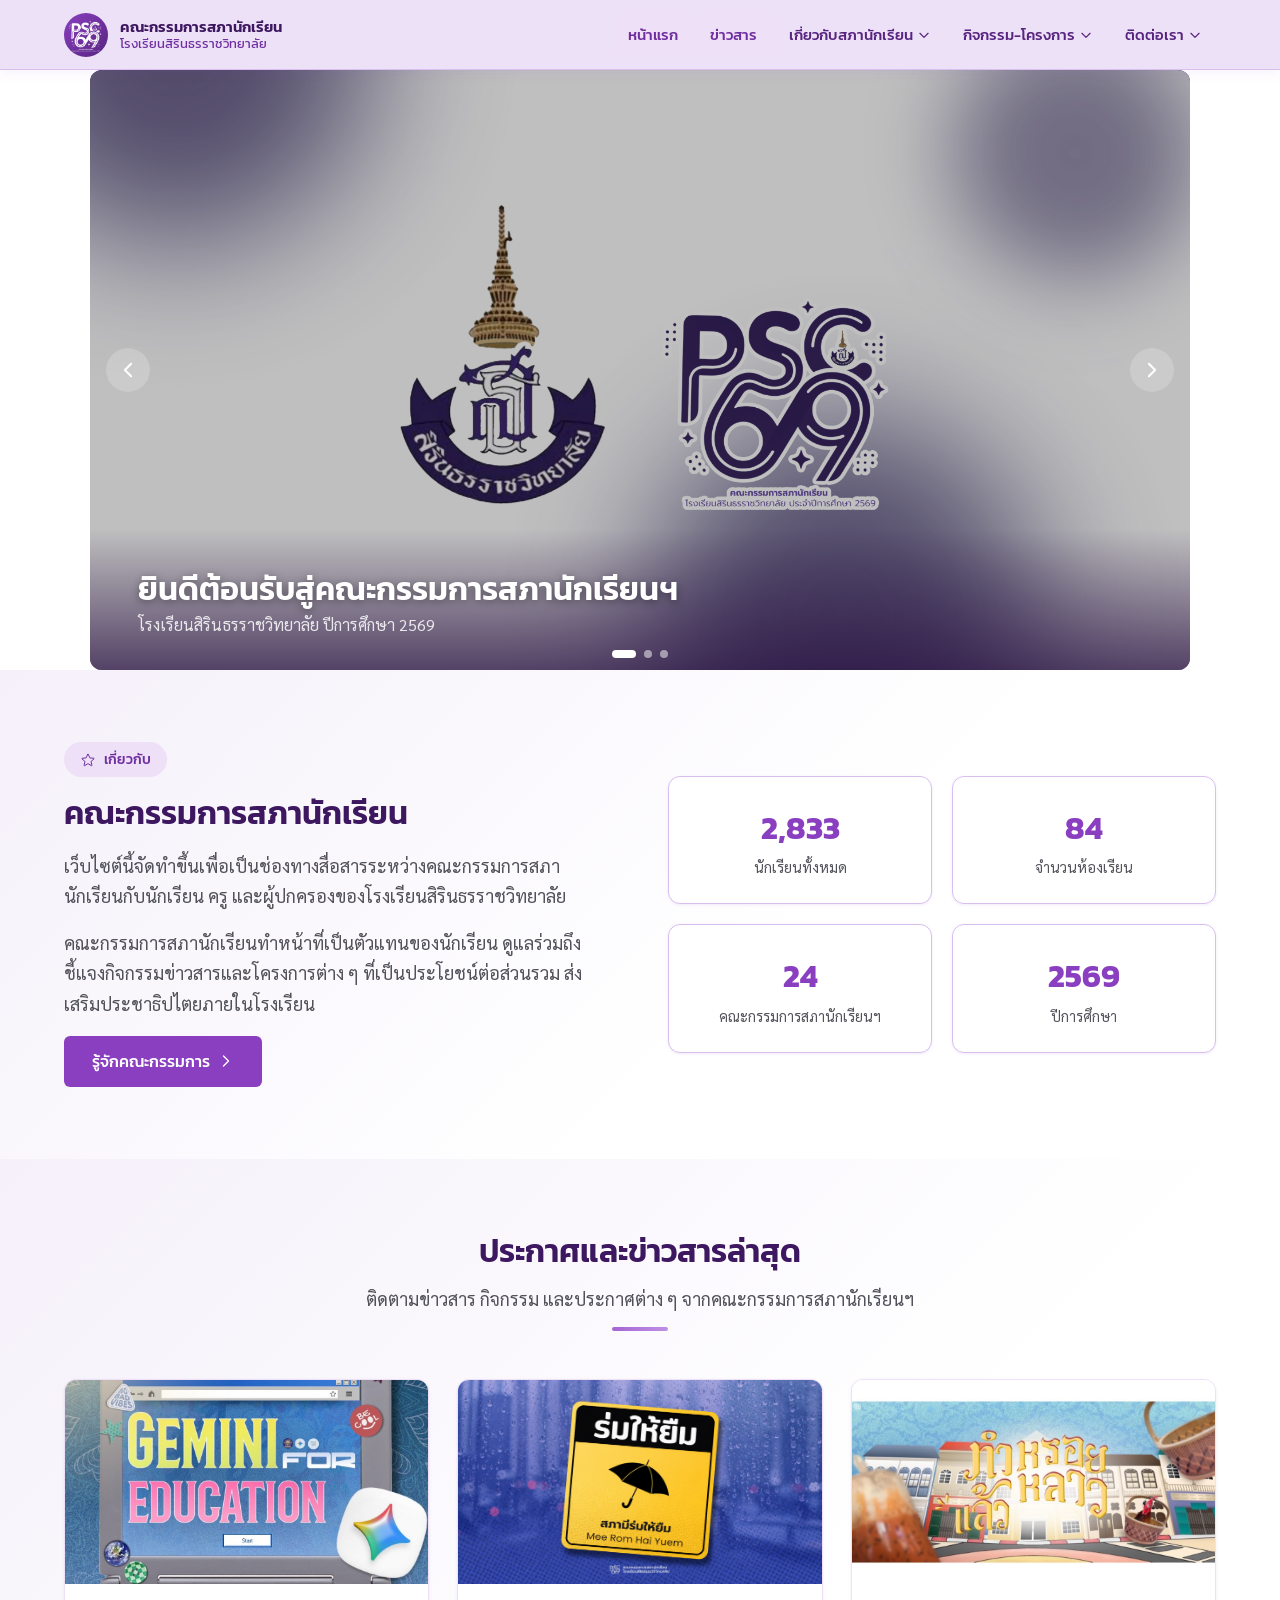
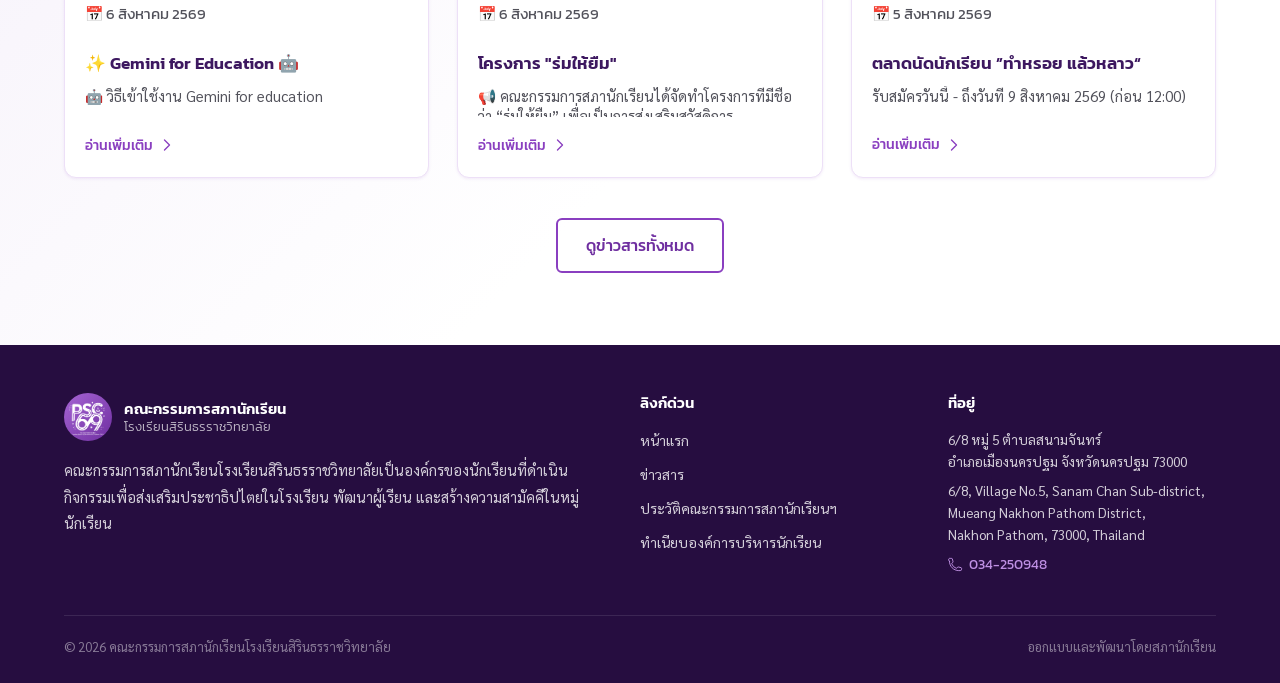
==== commit 7f89277e: "Update website content and structure" ====
--- a/index.html
+++ b/index.html
@@ -9,6 +9,7 @@
   <link rel="preconnect" href="https://fonts.gstatic.com" crossorigin>
   <link href="https://fonts.googleapis.com/css2?family=Kanit:wght@300;400;500;600;700&display=swap" rel="stylesheet">
   <link href="https://fonts.googleapis.com/css2?family=Sarabun:wght@300;400;500;600&display=swap" rel="stylesheet">
+  <link rel="stylesheet" href="shared/shared.css">
   <link rel="stylesheet" href="assets/css/style.css">
   <style>
     body { font-family: 'Sarabun', 'TH Sarabun New', sans-serif; }
@@ -211,7 +212,7 @@
   </section>
 
   <!-- Scripts -->
-  <script src="assets/js/components.js"></script>
+  <script src="shared/components.js"></script>
   <script src="assets/js/main.js"></script>
 </body>
 </html>
--- a/shared/shared.css
+++ b/shared/shared.css
@@ -0,0 +1,321 @@
+@import url('https://fonts.googleapis.com/css2?family=Kanit:wght@300;400;500;600;700&display=swap');
+
+:root {
+  --purple-50:  #f5f0fa;
+  --purple-100: #ede0f7;
+  --purple-200: #d9bff0;
+  --purple-300: #bf90e4;
+  --purple-400: #a664d4;
+  --purple-500: #8a3fc0;
+  --purple-600: #6f2fa0;
+  --purple-700: #572480;
+  --purple-800: #3d1860;
+  --purple-900: #260d40;
+
+  --white:      #ffffff;
+  --gray-50:    #fafafa;
+  --gray-100:   #f4f4f5;
+  --gray-200:   #e4e4e7;
+  --gray-400:   #a1a1aa;
+  --gray-600:   #52525b;
+  --gray-800:   #27272a;
+
+  --font-heading: 'Kanit', 'TH Sarabun New', sans-serif;
+  --font-body:    'TH Sarabun New', 'Kanit', sans-serif;
+
+  --shadow-sm:  0 1px 3px rgba(138,63,192,.10);
+  --shadow-md:  0 4px 16px rgba(138,63,192,.13);
+  --shadow-lg:  0 8px 32px rgba(138,63,192,.18);
+
+  --radius-sm:  6px;
+  --radius-md:  12px;
+  --radius-lg:  20px;
+
+  --nav-height: 70px;
+  --transition: 0.3s cubic-bezier(.4,0,.2,1);
+}
+
+.container {
+  max-width: 1200px;
+  margin: 0 auto;
+  padding: 0 24px;
+}
+
+/* ============================================
+   NAVBAR
+   ============================================ */
+.navbar {
+  position: sticky;
+  top: 0;
+  z-index: 1000;
+  height: var(--nav-height);
+  background: rgba(237,224,247,.95);
+  backdrop-filter: blur(12px);
+  border-bottom: 1px solid var(--purple-200);
+  box-shadow: 0 2px 12px rgba(138,63,192,.08);
+}
+.navbar-inner {
+  display: flex;
+  align-items: center;
+  justify-content: space-between;
+  height: 100%;
+}
+
+.navbar-brand {
+  display: flex;
+  align-items: center;
+  gap: 12px;
+  flex-shrink: 0;
+}
+.navbar-logo {
+  width: 44px; height: 44px;
+  background: linear-gradient(135deg, var(--purple-500), var(--purple-700));
+  border-radius: 50%;
+  display: flex; align-items: center; justify-content: center;
+  color: #fff;
+  font-family: var(--font-heading);
+  font-weight: 700;
+  font-size: 1.2rem;
+  flex-shrink: 0;
+}
+.navbar-name {
+  font-family: var(--font-heading);
+  font-size: .95rem;
+  font-weight: 600;
+  color: var(--purple-800);
+  line-height: 1.2;
+  max-width: 280px;
+}
+.navbar-name span { display: block; font-weight: 400; font-size: .82rem; color: var(--purple-600); }
+
+.navbar-menu {
+  display: flex;
+  align-items: center;
+  gap: 4px;
+}
+.nav-item { position: relative; }
+.nav-link {
+  display: flex;
+  align-items: center;
+  gap: 4px;
+  padding: 8px 14px;
+  border-radius: var(--radius-sm);
+  font-family: var(--font-heading);
+  font-size: .95rem;
+  font-weight: 500;
+  color: var(--purple-700);
+  transition: var(--transition);
+  white-space: nowrap;
+}
+.nav-link:hover, .nav-link.active {
+  background: var(--purple-100);
+  color: var(--purple-600);
+}
+.nav-link svg { width: 14px; height: 14px; transition: transform var(--transition); }
+.nav-item:hover .nav-link svg { transform: rotate(180deg); }
+
+.dropdown-menu {
+  position: absolute;
+  top: calc(100% + 8px);
+  right: 0;
+  min-width: 200px;
+  background: var(--white);
+  border: 1px solid var(--purple-200);
+  border-radius: var(--radius-md);
+  box-shadow: var(--shadow-lg);
+  padding: 8px;
+  opacity: 0;
+  pointer-events: none;
+  transform: translateY(-8px);
+  transition: var(--transition);
+  z-index: 100;
+}
+.nav-item:hover .dropdown-menu {
+  opacity: 1;
+  pointer-events: auto;
+  transform: translateY(0);
+}
+.dropdown-item {
+  display: flex;
+  align-items: center;
+  gap: 10px;
+  padding: 10px 14px;
+  border-radius: var(--radius-sm);
+  font-family: var(--font-heading);
+  font-size: .9rem;
+  color: var(--gray-700, var(--gray-800));
+  transition: var(--transition);
+}
+.dropdown-item:hover {
+  background: var(--purple-50);
+  color: var(--purple-600);
+}
+.dropdown-item svg { width: 18px; height: 18px; color: var(--purple-400); flex-shrink: 0; }
+
+.hamburger {
+  display: none;
+  flex-direction: column;
+  gap: 5px;
+  padding: 8px;
+  border-radius: var(--radius-sm);
+  transition: var(--transition);
+}
+.hamburger:hover { background: var(--purple-100); }
+.hamburger span {
+  display: block;
+  width: 24px; height: 2px;
+  background: var(--purple-700);
+  border-radius: 2px;
+  transition: var(--transition);
+  transform-origin: center;
+}
+.hamburger.open span:nth-child(1) { transform: rotate(45deg) translate(5px,5px); }
+.hamburger.open span:nth-child(2) { opacity: 0; transform: scaleX(0); }
+.hamburger.open span:nth-child(3) { transform: rotate(-45deg) translate(5px,-5px); }
+
+.mobile-overlay {
+  display: none;
+  position: fixed; inset: 0;
+  background: rgba(38,13,64,.45);
+  z-index: 998;
+  opacity: 0;
+  pointer-events: none;
+  transition: opacity var(--transition);
+}
+.mobile-overlay.active {
+  opacity: 1;
+  pointer-events: auto;
+}
+
+.mobile-menu {
+  position: fixed;
+  top: 0; right: 0;
+  width: min(320px, 85vw);
+  height: 100dvh;
+  background: var(--white);
+  z-index: 999;
+  padding: 80px 24px 32px;
+  overflow-y: auto;
+  transform: translateX(100%);
+  transition: transform var(--transition);
+  border-left: 2px solid var(--purple-200);
+}
+.mobile-menu.open { transform: translateX(0); }
+.mobile-menu .m-nav-item { border-bottom: 1px solid var(--purple-100); }
+.mobile-menu .m-nav-link {
+  display: flex; align-items: center; justify-content: space-between;
+  padding: 14px 4px;
+  font-family: var(--font-heading);
+  font-size: 1rem; font-weight: 500;
+  color: var(--purple-800);
+}
+.mobile-menu .m-sub-menu { padding: 0 0 8px 16px; display: none; }
+.mobile-menu .m-sub-menu.open { display: block; }
+.mobile-menu .m-sub-link {
+  display: flex; align-items: center; gap: 8px;
+  padding: 10px 4px;
+  font-family: var(--font-heading);
+  font-size: .95rem;
+  color: var(--purple-600);
+}
+.mobile-menu .m-sub-link:hover { color: var(--purple-500); }
+.mobile-menu .m-sub-link svg { width: 16px; height: 16px; }
+
+/* ============================================
+   FOOTER
+   ============================================ */
+.footer {
+  background: var(--purple-900);
+  color: rgba(255,255,255,.8);
+  padding: 48px 0 24px;
+}
+.footer-grid {
+  display: grid;
+  grid-template-columns: 2fr 1fr 1fr;
+  gap: 40px;
+  margin-bottom: 40px;
+}
+.footer-logo {
+  display: flex; align-items: center; gap: 12px;
+  margin-bottom: 16px;
+}
+.footer-logo-icon {
+  width: 48px; height: 48px;
+  background: linear-gradient(135deg, var(--purple-400), var(--purple-600));
+  border-radius: 50%;
+  display: flex; align-items: center; justify-content: center;
+  color: #fff;
+  font-family: var(--font-heading);
+  font-weight: 700; font-size: 1.2rem;
+}
+.footer-logo-text {
+  font-family: var(--font-heading);
+  font-size: .95rem;
+  font-weight: 600;
+  color: var(--white);
+  line-height: 1.2;
+}
+.footer-logo-text span { display: block; font-weight: 300; font-size: .8rem; opacity: .7; }
+.footer-desc { font-size: .92rem; line-height: 1.8; margin-bottom: 0; }
+
+.footer-col h4 {
+  font-family: var(--font-heading);
+  font-size: .95rem;
+  font-weight: 600;
+  color: var(--white);
+  margin-bottom: 16px;
+}
+.footer-links { display: flex; flex-direction: column; gap: 10px; }
+.footer-links a {
+  font-size: .88rem;
+  color: rgba(255,255,255,.65);
+  transition: color var(--transition);
+}
+.footer-links a:hover { color: var(--purple-300); }
+
+.footer-address {
+  display: flex; flex-direction: column; gap: 8px;
+}
+.footer-address p { font-size: .85rem; line-height: 1.6; margin: 0; }
+.footer-address .phone {
+  display: flex; align-items: center; gap: 6px;
+  font-family: var(--font-heading);
+  color: var(--purple-300);
+}
+.footer-address .phone svg { width: 15px; height: 15px; }
+
+.footer-bottom {
+  border-top: 1px solid rgba(255,255,255,.1);
+  padding-top: 20px;
+  display: flex;
+  justify-content: space-between;
+  align-items: center;
+  flex-wrap: wrap;
+  gap: 12px;
+  font-size: .82rem;
+  color: rgba(255,255,255,.45);
+}
+
+@media (max-width: 1024px) {
+  .footer-grid { grid-template-columns: 1fr 1fr; }
+  .footer-brand { grid-column: span 2; }
+}
+
+@media (max-width: 768px) {
+  :root { --nav-height: 60px; }
+  .navbar-menu { display: none; }
+  .hamburger { display: flex; }
+  .mobile-overlay { display: block; }
+  .navbar-name { font-size: .82rem; max-width: 200px; }
+  .footer-grid { grid-template-columns: 1fr; }
+  .footer-brand { grid-column: span 1; }
+  .footer-bottom { flex-direction: column; text-align: center; }
+}
+
+.navbar a, .footer a, .mobile-menu a { text-decoration: none; color: inherit; }
+.navbar ul, .footer ul, .mobile-menu ul { list-style: none; margin: 0; padding: 0; }
+.navbar *, .navbar *::before, .navbar *::after,
+.footer *, .footer *::before, .footer *::after,
+.mobile-menu *, .mobile-menu *::before, .mobile-menu *::after { box-sizing: border-box; }
+.navbar button, .mobile-menu button { cursor: pointer; border: none; background: none; font-family: inherit; }
+.navbar svg, .mobile-menu svg { display: inline-block; }
--- a/assets/css/style.css
+++ b/assets/css/style.css
@@ -137,192 +137,6 @@
 }
 
 /* ============================================
-   NAVBAR
-   ============================================ */
-.navbar {
-  position: sticky;
-  top: 0;
-  z-index: 1000;
-  height: var(--nav-height);
-  background: rgba(237,224,247,.95);
-  backdrop-filter: blur(12px);
-  border-bottom: 1px solid var(--purple-200);
-  box-shadow: 0 2px 12px rgba(138,63,192,.08);
-}
-.navbar-inner {
-  display: flex;
-  align-items: center;
-  justify-content: space-between;
-  height: 100%;
-}
-
-/* Brand */
-.navbar-brand {
-  display: flex;
-  align-items: center;
-  gap: 12px;
-  flex-shrink: 0;
-}
-.navbar-logo {
-  width: 44px; height: 44px;
-  background: linear-gradient(135deg, var(--purple-500), var(--purple-700));
-  border-radius: 50%;
-  display: flex; align-items: center; justify-content: center;
-  color: #fff;
-  font-family: var(--font-heading);
-  font-weight: 700;
-  font-size: 1.2rem;
-  flex-shrink: 0;
-}
-.navbar-name {
-  font-family: var(--font-heading);
-  font-size: .95rem;
-  font-weight: 600;
-  color: var(--purple-800);
-  line-height: 1.2;
-  max-width: 280px;
-}
-.navbar-name span { display: block; font-weight: 400; font-size: .82rem; color: var(--purple-600); }
-
-/* Nav Links */
-.navbar-menu {
-  display: flex;
-  align-items: center;
-  gap: 4px;
-}
-.nav-item { position: relative; }
-.nav-link {
-  display: flex;
-  align-items: center;
-  gap: 4px;
-  padding: 8px 14px;
-  border-radius: var(--radius-sm);
-  font-family: var(--font-heading);
-  font-size: .95rem;
-  font-weight: 500;
-  color: var(--purple-700);
-  transition: var(--transition);
-  white-space: nowrap;
-}
-.nav-link:hover, .nav-link.active {
-  background: var(--purple-100);
-  color: var(--purple-600);
-}
-.nav-link svg { width: 14px; height: 14px; transition: transform var(--transition); }
-.nav-item:hover .nav-link svg { transform: rotate(180deg); }
-
-/* Dropdown */
-.dropdown-menu {
-  position: absolute;
-  top: calc(100% + 8px);
-  right: 0;
-  min-width: 200px;
-  background: var(--white);
-  border: 1px solid var(--purple-200);
-  border-radius: var(--radius-md);
-  box-shadow: var(--shadow-lg);
-  padding: 8px;
-  opacity: 0;
-  pointer-events: none;
-  transform: translateY(-8px);
-  transition: var(--transition);
-  z-index: 100;
-}
-.nav-item:hover .dropdown-menu {
-  opacity: 1;
-  pointer-events: auto;
-  transform: translateY(0);
-}
-.dropdown-item {
-  display: flex;
-  align-items: center;
-  gap: 10px;
-  padding: 10px 14px;
-  border-radius: var(--radius-sm);
-  font-family: var(--font-heading);
-  font-size: .9rem;
-  color: var(--gray-700, var(--gray-800));
-  transition: var(--transition);
-}
-.dropdown-item:hover {
-  background: var(--purple-50);
-  color: var(--purple-600);
-}
-.dropdown-item svg { width: 18px; height: 18px; color: var(--purple-400); flex-shrink: 0; }
-
-/* Hamburger */
-.hamburger {
-  display: none;
-  flex-direction: column;
-  gap: 5px;
-  padding: 8px;
-  border-radius: var(--radius-sm);
-  transition: var(--transition);
-}
-.hamburger:hover { background: var(--purple-100); }
-.hamburger span {
-  display: block;
-  width: 24px; height: 2px;
-  background: var(--purple-700);
-  border-radius: 2px;
-  transition: var(--transition);
-  transform-origin: center;
-}
-.hamburger.open span:nth-child(1) { transform: rotate(45deg) translate(5px,5px); }
-.hamburger.open span:nth-child(2) { opacity: 0; transform: scaleX(0); }
-.hamburger.open span:nth-child(3) { transform: rotate(-45deg) translate(5px,-5px); }
-
-/* Mobile overlay */
-.mobile-overlay {
-  display: none;
-  position: fixed; inset: 0;
-  background: rgba(38,13,64,.45);
-  z-index: 998;
-  opacity: 0;
-  pointer-events: none;
-  transition: opacity var(--transition);
-}
-.mobile-overlay.active {
-  opacity: 1;
-  pointer-events: auto;
-}
-
-/* Mobile sidebar */
-.mobile-menu {
-  position: fixed;
-  top: 0; right: 0;
-  width: min(320px, 85vw);
-  height: 100dvh;
-  background: var(--white);
-  z-index: 999;
-  padding: 80px 24px 32px;
-  overflow-y: auto;
-  transform: translateX(100%);
-  transition: transform var(--transition);
-  border-left: 2px solid var(--purple-200);
-}
-.mobile-menu.open { transform: translateX(0); }
-.mobile-menu .m-nav-item { border-bottom: 1px solid var(--purple-100); }
-.mobile-menu .m-nav-link {
-  display: flex; align-items: center; justify-content: space-between;
-  padding: 14px 4px;
-  font-family: var(--font-heading);
-  font-size: 1rem; font-weight: 500;
-  color: var(--purple-800);
-}
-.mobile-menu .m-sub-menu { padding: 0 0 8px 16px; display: none; }
-.mobile-menu .m-sub-menu.open { display: block; }
-.mobile-menu .m-sub-link {
-  display: flex; align-items: center; gap: 8px;
-  padding: 10px 4px;
-  font-family: var(--font-heading);
-  font-size: .95rem;
-  color: var(--purple-600);
-}
-.mobile-menu .m-sub-link:hover { color: var(--purple-500); }
-.mobile-menu .m-sub-link svg { width: 16px; height: 16px; }
-
-/* ============================================
    HERO SLIDER
    ============================================ */
 .hero-slider {
@@ -540,81 +354,6 @@
 .read-more svg { width: 16px; height: 16px; }
 
 .section-footer { text-align: center; margin-top: 40px; }
-
-/* ============================================
-   FOOTER
-   ============================================ */
-.footer {
-  background: var(--purple-900);
-  color: rgba(255,255,255,.8);
-  padding: 48px 0 24px;
-}
-.footer-grid {
-  display: grid;
-  grid-template-columns: 2fr 1fr 1fr;
-  gap: 40px;
-  margin-bottom: 40px;
-}
-.footer-logo {
-  display: flex; align-items: center; gap: 12px;
-  margin-bottom: 16px;
-}
-.footer-logo-icon {
-  width: 48px; height: 48px;
-  background: linear-gradient(135deg, var(--purple-400), var(--purple-600));
-  border-radius: 50%;
-  display: flex; align-items: center; justify-content: center;
-  color: #fff;
-  font-family: var(--font-heading);
-  font-weight: 700; font-size: 1.2rem;
-}
-.footer-logo-text {
-  font-family: var(--font-heading);
-  font-size: .95rem;
-  font-weight: 600;
-  color: var(--white);
-  line-height: 1.2;
-}
-.footer-logo-text span { display: block; font-weight: 300; font-size: .8rem; opacity: .7; }
-.footer-desc { font-size: .92rem; line-height: 1.8; margin-bottom: 0; }
-
-.footer-col h4 {
-  font-family: var(--font-heading);
-  font-size: .95rem;
-  font-weight: 600;
-  color: var(--white);
-  margin-bottom: 16px;
-}
-.footer-links { display: flex; flex-direction: column; gap: 10px; }
-.footer-links a {
-  font-size: .88rem;
-  color: rgba(255,255,255,.65);
-  transition: color var(--transition);
-}
-.footer-links a:hover { color: var(--purple-300); }
-
-.footer-address {
-  display: flex; flex-direction: column; gap: 8px;
-}
-.footer-address p { font-size: .85rem; line-height: 1.6; margin: 0; }
-.footer-address .phone {
-  display: flex; align-items: center; gap: 6px;
-  font-family: var(--font-heading);
-  color: var(--purple-300);
-}
-.footer-address .phone svg { width: 15px; height: 15px; }
-
-.footer-bottom {
-  border-top: 1px solid rgba(255,255,255,.1);
-  padding-top: 20px;
-  display: flex;
-  justify-content: space-between;
-  align-items: center;
-  flex-wrap: wrap;
-  gap: 12px;
-  font-size: .82rem;
-  color: rgba(255,255,255,.45);
-}
 
 /* ============================================
    PAGE HERO (inner pages)
@@ -902,8 +641,6 @@
 @media (max-width: 1024px) {
   .news-grid, .announcements-grid, .activities-grid { grid-template-columns: repeat(2,1fr); }
   .intro-grid { gap: 32px; }
-  .footer-grid { grid-template-columns: 1fr 1fr; }
-  .footer-brand { grid-column: span 2; }
   .article-layout { grid-template-columns: 1fr; }
   .article-sidebar { position: static; }
 }
@@ -911,12 +648,6 @@
 @media (max-width: 768px) {
   :root { --nav-height: 60px; }
   body { font-size: 17px; }
-
-  .navbar-menu { display: none; }
-  .hamburger { display: flex; }
-  .mobile-overlay { display: block; }
-
-  .navbar-name { font-size: .82rem; max-width: 200px; }
 
   .hero-slider {
     height: 260px;
@@ -930,9 +661,6 @@
   .news-grid, .announcements-grid, .activities-grid { grid-template-columns: 1fr; }
   .members-grid { grid-template-columns: repeat(2, 1fr); }
   .advisor-grid { grid-template-columns: repeat(2, 1fr); }
-  .footer-grid { grid-template-columns: 1fr; }
-  .footer-brand { grid-column: span 1; }
-  .footer-bottom { flex-direction: column; text-align: center; }
   .constitution-banner { flex-direction: column; text-align: center; }
   .section { padding: 48px 0; }
 }
